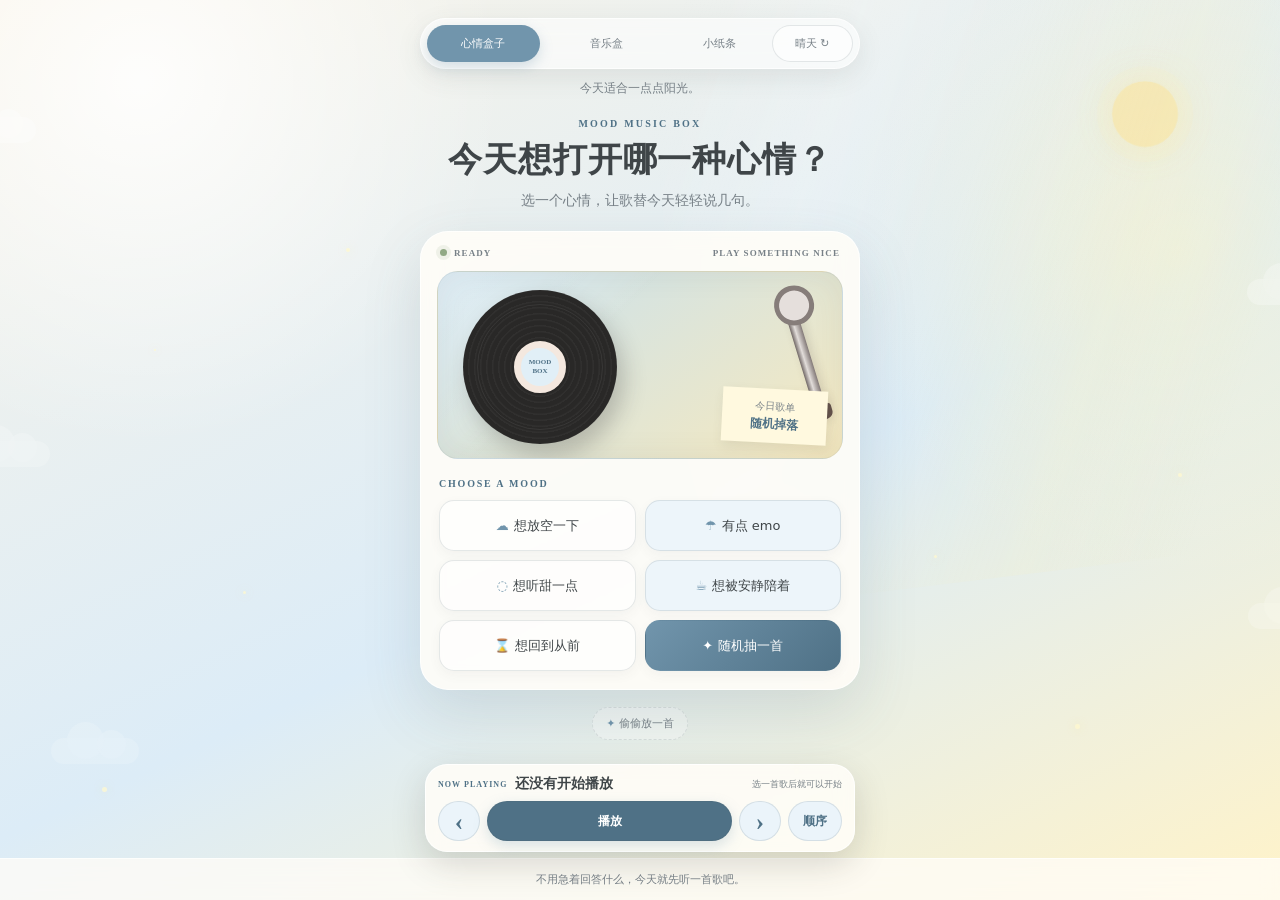
==== index.html @ 98c8f264 "更新轻唱双音源逻辑" ====
<!DOCTYPE html>
<html lang="zh-CN">
<head>
  <meta charset="UTF-8">
  <meta name="viewport" content="width=device-width, initial-scale=1, viewport-fit=cover">
  <meta name="theme-color" content="#dfeefa">
  <meta name="description" content="按心情抽一首歌，也可以从歌单里慢慢挑。">
  <title>心情点歌小盒子</title>
  <link rel="stylesheet" href="style.css">
</head>
<body class="theme-sunny">
  <div class="theme-bg" aria-hidden="true">
    <div class="sunny-bg-elements">
      <span class="sunny-sun"></span>
      <span class="sunny-window-light light-one"></span>
      <span class="sunny-cloud cloud-one"></span>
      <span class="sunny-cloud cloud-two"></span>
      <span class="sunny-cloud cloud-three"></span>
      <span class="sunny-cloud cloud-four"></span>
      <span class="sunny-cloud cloud-five"></span>
      <span class="sunny-plane plane-one">➤</span>
      <span class="sunny-particle particle-1"></span>
      <span class="sunny-particle particle-2"></span>
      <span class="sunny-particle particle-3"></span>
      <span class="sunny-particle particle-4"></span>
      <span class="sunny-particle particle-5"></span>
      <span class="sunny-particle particle-6"></span>
      <span class="sunny-particle particle-7"></span>
      <span class="sunny-particle particle-8"></span>
      <span class="sunny-particle particle-9"></span>
      <span class="sunny-particle particle-10"></span>
      <span class="sunny-particle particle-11"></span>
      <span class="sunny-particle particle-12"></span>
    </div>
    <div class="maple-bg-elements">
      <span class="maple-leaf leaf-1">◆</span>
      <span class="maple-leaf leaf-2">◆</span>
      <span class="maple-leaf leaf-3">◆</span>
      <span class="maple-leaf leaf-4">◆</span>
      <span class="maple-leaf leaf-5">◆</span>
      <span class="maple-leaf leaf-6">◆</span>
      <span class="maple-leaf leaf-7">◆</span>
      <span class="maple-leaf leaf-8">◆</span>
      <span class="maple-leaf leaf-9">◆</span>
      <span class="maple-leaf leaf-10">◆</span>
      <span class="maple-leaf leaf-11">◆</span>
      <span class="maple-leaf leaf-12">◆</span>
      <span class="maple-leaf leaf-13">◆</span>
      <span class="maple-leaf leaf-14">◆</span>
      <span class="maple-leaf leaf-15">◆</span>
      <span class="maple-leaf leaf-16">◆</span>
      <span class="maple-leaf leaf-17">◆</span>
      <span class="maple-leaf leaf-18">◆</span>
      <span class="maple-particle maple-particle-1"></span>
      <span class="maple-particle maple-particle-2"></span>
      <span class="maple-particle maple-particle-3"></span>
      <span class="maple-particle maple-particle-4"></span>
      <span class="maple-particle maple-particle-5"></span>
      <span class="maple-particle maple-particle-6"></span>
      <span class="maple-particle maple-particle-7"></span>
      <span class="maple-particle maple-particle-8"></span>
      <span class="maple-note maple-note-1"></span>
      <span class="maple-note maple-note-2"></span>
    </div>
  </div>

  <main class="app">
    <nav class="top-nav" aria-label="页面导航">
      <button class="nav-button is-active" type="button" data-view="draw">心情盒子</button>
      <button class="nav-button" type="button" data-view="catalog">音乐盒</button>
      <button class="nav-button" id="openMessageButton" type="button">小纸条</button>
      <button class="nav-button theme-button" id="themeButton" type="button">
        <span id="themeButtonText">晴天</span><i aria-hidden="true">↻</i>
      </button>
    </nav>

    <p class="theme-hint" id="themeHint">今天适合一点点阳光。</p>

    <section class="view is-active" id="drawView">
      <header class="hero">
        <p class="eyebrow">MOOD MUSIC BOX</p>
        <h1>今天想打开哪一种心情？</h1>
        <p>选一个心情，让歌替今天轻轻说几句。</p>
      </header>

      <section class="music-box" aria-label="心情点歌小盒子">
        <div class="box-top">
          <span><i class="status-dot"></i>READY</span>
          <span>PLAY SOMETHING NICE</span>
        </div>

        <div class="record-scene" aria-hidden="true">
          <div class="record" id="record"><div class="record-label">MOOD<br>BOX</div></div>
          <div class="tonearm" id="tonearm"></div>
          <div class="paper-slip">今日歌单<br><b>随机掉落</b></div>
        </div>

        <div class="mood-panel" id="moodPanel">
          <p class="section-label">CHOOSE A MOOD</p>
          <div class="mood-grid">
            <button class="mood-button" type="button" data-mood="放空"><span>☁</span>想放空一下</button>
            <button class="mood-button" type="button" data-mood="emo"><span>☂</span>有点 emo</button>
            <button class="mood-button" type="button" data-mood="甜一点"><span>◌</span>想听甜一点</button>
            <button class="mood-button" type="button" data-mood="陪伴"><span>☕</span>想被安静陪着</button>
            <button class="mood-button" type="button" data-mood="回忆"><span>⌛</span>想回到从前</button>
            <button class="mood-button primary-soft" type="button" data-mood="随机"><span>✦</span>随机抽一首</button>
          </div>
        </div>

        <div class="loading-card" id="loadingCard" hidden aria-live="polite">
          <div class="loading-bars" aria-hidden="true"><i></i><i></i><i></i><i></i></div>
          <p>正在翻找一首适合今天的歌……</p>
        </div>

        <article class="result-card" id="resultCard" hidden aria-live="polite">
          <button class="result-back-button" id="resultBackButton" type="button">← 换个心情</button>
          <div class="result-heading">
            <span class="result-kicker">今日抽到</span>
            <div class="tag-row" id="resultTags"></div>
          </div>
          <h2 id="songTitle">晴天</h2>
          <p class="artist" id="songArtist">周杰伦</p>
          <p class="recommendation" id="songMessage"></p>

          <div class="mode-buttons">
            <button class="primary-button" id="openListenButton" type="button">静听</button>
            <button class="secondary-button" id="openSingButton" type="button">轻唱</button>
          </div>
          <div class="card-actions">
            <button class="text-button" id="cardQqButton" type="button">去 QQ 音乐听原曲</button>
            <button class="text-button" id="againButton" type="button">再抽一首</button>
          </div>
        </article>
      </section>

      <button class="secret-button" id="secretButton" type="button"><span>✦</span> 偷偷放一首</button>
    </section>

    <section class="view" id="catalogView" hidden>
      <header class="catalog-header">
        <p class="eyebrow">LYRICS & SONGS</p>
        <h1>想听哪一首？</h1>
        <p>不想抽的话，也可以自己慢慢选。</p>
      </header>

      <section class="catalog-card">
        <button class="lyrics-helper-entry" id="openLyricsHelperButton" type="button">
          <span>♫</span>
          <span><strong>歌词小助手</strong><small>粘贴普通歌词，自动对上大概进度</small></span>
        </button>
        <label class="search-box">
          <span aria-hidden="true">⌕</span>
          <input id="songSearch" type="search" placeholder="搜歌名，比如：晴天、夜曲、彩虹" autocomplete="off">
        </label>
        <div class="filter-row" id="filterRow" aria-label="按心情筛选">
          <button class="filter-button is-active" type="button" data-filter="全部">全部</button>
          <button class="filter-button" type="button" data-filter="放空">放空</button>
          <button class="filter-button" type="button" data-filter="emo">emo</button>
          <button class="filter-button" type="button" data-filter="甜一点">甜</button>
          <button class="filter-button" type="button" data-filter="陪伴">陪伴</button>
          <button class="filter-button" type="button" data-filter="回忆">回忆</button>
        </div>
        <div class="song-list" id="songList"></div>
        <p class="empty-state" id="emptyState" hidden>没找到这首，要不要换个关键词试试？</p>
      </section>
    </section>
  </main>

  <section class="mode-layer" id="listenLayer" hidden aria-label="静听模式">
    <div class="mode-card">
      <button class="close-icon" type="button" data-close-mode aria-label="关闭">×</button>
      <p class="mode-kicker">LISTEN MODE</p>
      <h2>安静听这一首</h2>
      <p class="mode-subtitle">不用想太多，听完这几分钟就好。</p>
      <div class="mode-song-head">
        <div>
          <h3 id="listenTitle"></h3>
          <p id="listenArtist"></p>
        </div>
        <div class="tag-row" id="listenTags"></div>
      </div>
      <p class="mode-message" id="listenMessage"></p>
      <div class="listen-lyrics" id="listenLyricsViewport">
        <div class="listen-lyrics-list" id="listenLyricsList"></div>
      </div>
      <p class="audio-status" id="audioStatus" aria-live="polite"></p>
      <label class="play-mode-control">
        <span>听完以后</span>
        <select id="listenPlayMode" aria-label="播放模式">
          <option value="sequence">顺序播放</option>
          <option value="random">随机播放</option>
          <option value="repeat-one">单曲循环</option>
        </select>
      </label>
      <div class="stack-actions">
        <button class="primary-button" id="quietListenBtn" type="button">静听这一版</button>
        <button class="secondary-button" id="listenQqButton" type="button">去 QQ 音乐听原曲</button>
      </div>
      <div class="inline-actions">
        <button class="text-button" id="listenChangeButton" type="button">换一首</button>
        <button class="text-button" type="button" data-close-mode>关闭</button>
      </div>
    </div>
  </section>

  <section class="mode-layer" id="singLayer" hidden aria-label="轻唱模式">
    <div class="mode-card sing-card">
      <button class="close-icon" type="button" data-close-sing aria-label="退出轻唱模式">×</button>
      <p class="mode-kicker">SOFT SING MODE</p>
      <h2>轻轻唱这一首</h2>
      <h3 class="sing-song-title" id="singTitle"></h3>
      <p class="mode-subtitle">不用唱得多好听，开心就好。</p>

      <p class="sing-tip" id="singTip">不用唱完整，喜欢哪句就唱哪句。</p>
      <div class="sing-atmosphere" aria-label="轻唱氛围">
        <button class="sing-atmosphere-button is-active" type="button" data-sing-tip="慢慢唱，不用赶。">慢慢唱</button>
        <button class="sing-atmosphere-button" type="button" data-sing-tip="唱到喜欢的那一句就好。">只唱喜欢的几句</button>
        <button class="sing-atmosphere-button" type="button" data-sing-tip="跟着感觉走，跑调也没关系。">跟着感觉唱</button>
        <button class="sing-atmosphere-button" type="button" data-sing-tip="今天不逞强，轻轻唱完就很好。">今天不逞强</button>
      </div>

      <section class="sing-accompany-box" aria-label="陪唱方式">
        <div class="sing-accompany-heading">
          <strong>陪唱方式</strong>
          <span>给自己的声音留一点空间。</span>
        </div>
        <div class="sing-source-switch" role="group" aria-label="陪唱音源">
          <button class="sing-source-button is-active" type="button" data-sing-source="vocal">原声陪唱</button>
          <button class="sing-source-button" type="button" data-sing-source="instrumental">轻伴唱</button>
        </div>
        <p class="sing-source-description" id="singSourceDescription">
          这一版声音已经放轻，留更多空间给你唱。
        </p>
        <label class="sing-volume-control" for="singVolumeSlider">
          <span>陪唱音量</span>
          <strong id="singVolumeValue">18%</strong>
          <input id="singVolumeSlider" type="range" min="0" max="1" step="0.05" value="0.18">
        </label>
        <p class="sing-source-status" id="singSourceStatus">已切换到人声降低版。</p>
      </section>

      <div class="lyrics-viewport" id="lyricsViewport">
        <div class="lyrics-list" id="lyricsList"></div>
      </div>
      <p class="audio-status" id="singAudioStatus" aria-live="polite"></p>
      <label class="play-mode-control">
        <span>听完以后</span>
        <select id="singPlayMode" aria-label="播放模式">
          <option value="sequence">顺序播放</option>
          <option value="random">随机播放</option>
          <option value="repeat-one">单曲循环</option>
        </select>
      </label>
      <div class="sing-actions">
        <button class="primary-button" id="singPlayButton" type="button">开始轻唱</button>
        <button class="secondary-button" id="restartButton" type="button">从头来过</button>
        <button class="text-button" type="button" data-close-sing>退出轻唱</button>
      </div>

      <section class="recording-box" aria-label="本地录音">
        <div class="recording-heading">
          <div>
            <span>留一小段声音</span>
            <strong>只录在当前设备里</strong>
          </div>
          <i class="recording-dot" id="recordingDot" aria-hidden="true"></i>
        </div>
        <p class="recording-privacy">录音只留在你的设备里，不会自动发出去。</p>
        <p class="recording-status" id="recordingStatus" aria-live="polite"></p>
        <div class="recording-actions">
          <button class="secondary-button" id="recordButton" type="button">录一小段</button>
          <button class="text-button" id="replayRecordingButton" type="button" hidden>回放刚刚唱的</button>
          <button class="text-button" id="rerecordButton" type="button" hidden>重新录一段</button>
          <button class="text-button" id="saveRecordingButton" type="button" hidden>保存到本地</button>
        </div>
        <audio id="recordedAudio" class="recorded-audio" preload="none"></audio>
      </section>

      <p class="sing-note">有些歌不一定要唱完整，刚好唱到喜欢的那一句就好。</p>
    </div>
  </section>

  <section class="message-layer" id="messageLayer" hidden aria-label="留言小纸条">
    <form class="message-card" id="messageForm" name="message-box" method="POST" action="/" data-netlify="true">
      <input type="hidden" name="form-name" value="message-box">
      <input type="hidden" id="messageSong" name="song" value="">
      <input type="hidden" id="messageMood" name="mood" value="">
      <input type="hidden" id="messageTheme" name="theme" value="">
      <input type="hidden" id="messageTime" name="time" value="">

      <button class="close-icon" id="closeMessageIcon" type="button" aria-label="关闭留言框">×</button>
      <p class="mode-kicker">A LITTLE NOTE</p>
      <h2>给今天留一句话</h2>
      <p class="message-subtitle">不用写很多，一句话也很好。</p>
      <label class="message-input-wrap">
        <span>今天的小纸条</span>
        <textarea id="messageInput" name="message" maxlength="240" placeholder="今天想留下什么呢？"></textarea>
      </label>
      <p class="message-privacy">小纸条会送到站点后台；如果网络没接上，会先留在这个浏览器里。</p>
      <p class="message-status" id="messageStatus" aria-live="polite"></p>
      <div class="message-actions">
        <button class="primary-button" type="submit">保存小纸条</button>
        <button class="text-button" id="closeMessageButton" type="button">关闭</button>
      </div>
    </form>
  </section>

  <section class="lyrics-helper-layer" id="lyricsHelperLayer" hidden aria-label="歌词小助手">
    <div class="lyrics-helper-card">
      <button class="close-icon" id="closeLyricsHelperIcon" type="button" aria-label="关闭歌词小助手">×</button>
      <p class="mode-kicker">LYRICS HELPER</p>
      <h2>歌词小助手</h2>
      <p class="lyrics-helper-subtitle">把歌词放进来，我帮你轻轻对上进度。</p>

      <label class="helper-field">
        <span>选择歌曲</span>
        <select id="lyricsSongSelect"></select>
      </label>
      <label class="helper-field">
        <span>粘贴普通歌词</span>
        <textarea id="lyricsInput" placeholder="把歌词粘到这里，每一句可以换一行。"></textarea>
      </label>

      <div class="helper-primary-actions">
        <button class="secondary-button" id="organizeLyricsButton" type="button">整理歌词</button>
        <button class="secondary-button" id="autoMatchLyricsButton" type="button">自动匹配进度</button>
        <button class="primary-button" id="startTappingButton" type="button">开始播放并打点</button>
      </div>

      <p class="lyrics-lock-status" id="lyricsLockStatus">当前使用：手动时间节点</p>
      <p class="lyrics-helper-status" id="lyricsHelperStatus" aria-live="polite">
        时间不用特别精准，差一点也没关系，有氛围就很好。
      </p>

      <section class="tap-controls" aria-label="听着打点">
        <div class="tap-controls-copy">
          <strong>手动时间节点</strong>
          <span>听到哪一句，就给哪一句轻轻打个点。</span>
        </div>
        <div class="tap-actions">
          <button class="primary-button" id="markCurrentLineButton" type="button">给这一句打点</button>
          <button type="button" id="undoTapButton">撤销上一句</button>
          <button type="button" id="pauseTappingButton">暂停打点</button>
          <button type="button" id="restartTappingButton">从头打点</button>
        </div>
      </section>

      <div class="helper-preview">
        <div class="helper-preview-head">
          <span>逐句编辑</span>
          <small>时间单位：秒</small>
        </div>
        <div class="helper-lyrics-list" id="helperLyricsList"></div>
      </div>

      <div class="helper-save-actions">
        <button class="primary-button" id="saveLyricsButton" type="button">保存到这首歌</button>
        <button class="secondary-button" id="exportLyricsButton" type="button">导出时间节点歌词</button>
        <button class="text-button" id="closeLyricsHelperButton" type="button">关闭</button>
      </div>
      <label class="helper-export" id="lyricsExportWrap" hidden>
        <span>可以复制回 script.js</span>
        <textarea id="lyricsExportOutput" readonly></textarea>
        <button class="secondary-button" id="copyLyricsCodeButton" type="button">复制代码</button>
      </label>
    </div>
    <audio id="lyricsHelperAudio" preload="metadata"></audio>
  </section>

  <aside class="floating-player" id="floatingPlayer" aria-label="悬浮播放器，点击歌名进入静听歌词">
    <div class="floating-player-copy">
      <span class="floating-player-label">NOW PLAYING</span>
      <strong id="floatingPlayerTitle">还没有开始播放</strong>
      <span id="floatingPlayerStatus">选一首歌后就可以开始</span>
    </div>
    <div class="floating-player-controls">
      <button class="floating-control-button" id="floatingPreviousButton" type="button" aria-label="上一首">‹</button>
      <button class="floating-control-button is-primary" id="floatingPlayButton" type="button">播放</button>
      <button class="floating-control-button" id="floatingNextButton" type="button" aria-label="下一首">›</button>
      <button class="floating-mode-button" id="floatingModeButton" type="button">顺序</button>
    </div>
  </aside>

  <aside class="audio-debug-panel" id="audioDebugPanel" hidden aria-live="polite">
    <strong>Audio Debug</strong>
    <pre id="audioDebugContent"></pre>
  </aside>

  <footer id="bottomNav" class="bottom-nav">不用急着回答什么，今天就先听一首歌吧。</footer>
  <!-- 全项目唯一的播放器。静听和轻唱共用，不随面板重建。 -->
  <audio id="audioPlayer" class="global-audio" preload="none"></audio>
  <script src="script.js"></script>
</body>
</html>
---- style.css ----
:root {
  --bg-a: #f9f4e8;
  --bg-b: #dcecf7;
  --bg-c: #fff3c9;
  --paper: rgba(255, 253, 248, 0.88);
  --paper-solid: #fffdf8;
  --ink: #3f4548;
  --muted: #778087;
  --accent: #7195ac;
  --accent-dark: #4f7186;
  --accent-soft: #e1eff7;
  --warm: #d5a764;
  --line: rgba(74, 91, 101, 0.14);
  --shadow: 0 22px 58px rgba(76, 91, 100, 0.15);
  --scene-a: #c8e1ef;
  --scene-b: #f6e9bf;
  --note: #fff9df;
}

body.theme-maple {
  --bg-a: #f7e7d6;
  --bg-b: #e9c5b5;
  --bg-c: #f4d9cf;
  --paper: rgba(255, 248, 240, 0.9);
  --paper-solid: #fff9f2;
  --ink: #55443e;
  --muted: #88736a;
  --accent: #ad725c;
  --accent-dark: #80513f;
  --accent-soft: #f4dfd3;
  --warm: #bf744e;
  --line: rgba(112, 72, 54, 0.15);
  --shadow: 0 22px 58px rgba(102, 67, 52, 0.17);
  --scene-a: #e8bba3;
  --scene-b: #edd5c0;
  --note: #fff3dc;
}

* {
  box-sizing: border-box;
  -webkit-tap-highlight-color: transparent;
}

html {
  min-height: 100%;
  background: var(--bg-a);
}

body {
  min-height: 100vh;
  margin: 0;
  padding: max(18px, env(safe-area-inset-top)) 16px
    calc(148px + env(safe-area-inset-bottom));
  overflow-x: hidden;
  color: var(--ink);
  background:
    radial-gradient(circle at 11% 9%, rgba(255,255,255,.86), transparent 26%),
    radial-gradient(circle at 92% 28%, rgba(255,245,199,.48), transparent 25%),
    linear-gradient(155deg, var(--bg-a), var(--bg-b) 56%, var(--bg-c));
  background-attachment: fixed;
  font-family: "PingFang SC", "Microsoft YaHei", system-ui, sans-serif;
  transition: background .45s ease, color .3s ease;
}

body.immersive-mode {
  padding-bottom: calc(24px + env(safe-area-inset-bottom));
}

body::before {
  position: fixed;
  inset: 0;
  z-index: -2;
  pointer-events: none;
  content: "";
  opacity: .18;
  background-image: url("data:image/svg+xml,%3Csvg viewBox='0 0 150 150' xmlns='http://www.w3.org/2000/svg'%3E%3Cfilter id='n'%3E%3CfeTurbulence type='fractalNoise' baseFrequency='.8' numOctaves='3' stitchTiles='stitch'/%3E%3C/filter%3E%3Crect width='100%25' height='100%25' filter='url(%23n)' opacity='.09'/%3E%3C/svg%3E");
}

button,
input,
textarea {
  font: inherit;
}

button {
  border: 0;
  cursor: pointer;
}

[hidden] {
  display: none !important;
}

.app {
  position: relative;
  z-index: 2;
  width: min(100%, 440px);
  margin: 0 auto;
}

.top-nav {
  position: sticky;
  top: max(8px, env(safe-area-inset-top));
  z-index: 10;
  display: grid;
  grid-template-columns: 1fr 1.08fr .82fr .72fr;
  gap: 6px;
  padding: 6px;
  border: 1px solid rgba(255,255,255,.72);
  border-radius: 999px;
  background: rgba(255,255,255,.58);
  box-shadow: 0 8px 26px rgba(70,77,82,.1);
  backdrop-filter: blur(10px);
  -webkit-backdrop-filter: blur(10px);
}

.nav-button {
  min-width: 0;
  padding: 10px 7px;
  border-radius: 999px;
  color: var(--muted);
  background: transparent;
  font-size: 11px;
  white-space: nowrap;
  transition: .2s ease;
}

.nav-button.is-active {
  color: #fff;
  background: var(--accent);
  box-shadow: 0 5px 13px color-mix(in srgb, var(--accent) 28%, transparent);
}

.theme-button {
  border: 1px solid var(--line);
  background: rgba(255,255,255,.54);
}

.theme-button i {
  margin-left: 3px;
  font-style: normal;
}

.theme-hint {
  margin: 11px 0 21px;
  color: var(--muted);
  font-family: "Songti SC", SimSun, serif;
  font-size: 12px;
  text-align: center;
}

.view {
  animation: view-in .36s ease;
}

.hero,
.catalog-header {
  margin-bottom: 21px;
  text-align: center;
}

.eyebrow {
  margin: 0 0 9px;
  color: var(--accent-dark);
  font-family: Georgia, "Times New Roman", serif;
  font-size: 10px;
  font-weight: 700;
  letter-spacing: .22em;
}

h1 {
  margin: 0;
  font-family: "Songti SC", SimSun, serif;
  font-size: clamp(27px, 7.6vw, 34px);
  line-height: 1.3;
  letter-spacing: .025em;
}

.hero > p:last-child,
.catalog-header > p:last-child {
  margin: 10px 0 0;
  color: var(--muted);
  font-size: 14px;
}

.music-box,
.catalog-card {
  border: 1px solid rgba(255,255,255,.75);
  border-radius: 28px;
  background: var(--paper);
  box-shadow: var(--shadow);
  backdrop-filter: blur(10px);
  -webkit-backdrop-filter: blur(10px);
}

.music-box {
  overflow: hidden;
  padding: 16px;
}

.box-top {
  display: flex;
  justify-content: space-between;
  margin: 0 3px 13px;
  color: var(--muted);
  font-family: Georgia, serif;
  font-size: 9px;
  font-weight: 700;
  letter-spacing: .12em;
}

.status-dot {
  display: inline-block;
  width: 7px;
  height: 7px;
  margin-right: 7px;
  border-radius: 50%;
  background: #91a985;
  box-shadow: 0 0 0 4px rgba(145,169,133,.13);
}

.record-scene {
  position: relative;
  height: 188px;
  overflow: hidden;
  border: 1px solid var(--line);
  border-radius: 21px;
  background:
    linear-gradient(135deg, rgba(255,255,255,.45), transparent 38%),
    linear-gradient(145deg, var(--scene-a), var(--scene-b));
  box-shadow: inset 0 0 32px rgba(70,74,76,.08);
  transition: background .4s ease;
}

.record {
  position: absolute;
  top: 18px;
  left: 25px;
  display: grid;
  width: 154px;
  height: 154px;
  place-items: center;
  border-radius: 50%;
  background:
    repeating-radial-gradient(circle, transparent 0 4px, rgba(255,255,255,.035) 5px 6px),
    #292827;
  box-shadow: 7px 12px 22px rgba(55,52,51,.25);
}

.record::before {
  position: absolute;
  inset: 14px;
  border: 1px solid rgba(255,255,255,.07);
  border-radius: 50%;
  content: "";
}

.record-label {
  display: grid;
  width: 52px;
  height: 52px;
  place-items: center;
  border: 7px solid #f4e8df;
  border-radius: 50%;
  color: var(--accent-dark);
  background: var(--accent-soft);
  font-family: Georgia, serif;
  font-size: 7px;
  font-weight: 700;
  line-height: 1.25;
  text-align: center;
}

.record.is-spinning {
  animation: record-spin 1.15s cubic-bezier(.22,.72,.3,1);
}

.tonearm {
  position: absolute;
  top: 24px;
  right: 47px;
  width: 12px;
  height: 125px;
  border-radius: 9px;
  background: linear-gradient(90deg, #716866, #e2ddda 42%, #817876);
  box-shadow: 3px 5px 10px rgba(73,63,63,.16);
  transform: rotate(-17deg);
  transform-origin: center 10px;
  transition: transform .42s ease;
}

.tonearm::before {
  position: absolute;
  top: -9px;
  left: -9px;
  width: 30px;
  height: 30px;
  border: 5px solid #867d7a;
  border-radius: 50%;
  background: #e5dfdc;
  content: "";
}

.tonearm::after {
  position: absolute;
  right: -5px;
  bottom: -4px;
  width: 22px;
  height: 15px;
  border-radius: 3px 3px 7px 7px;
  background: #62514a;
  content: "";
}

.tonearm.is-moving {
  transform: rotate(-24deg);
}

.paper-slip {
  position: absolute;
  right: 15px;
  bottom: 15px;
  width: 105px;
  padding: 10px 7px;
  color: var(--muted);
  background: var(--note);
  box-shadow: 2px 5px 12px rgba(92,76,72,.1);
  font-family: "Songti SC", SimSun, serif;
  font-size: 10px;
  line-height: 1.55;
  text-align: center;
  transform: rotate(3deg);
}

.paper-slip b {
  color: var(--accent-dark);
  font-size: 12px;
}

.mood-panel {
  padding: 19px 2px 2px;
}

.section-label {
  margin: 0 0 11px;
  color: var(--accent-dark);
  font-family: Georgia, serif;
  font-size: 10px;
  font-weight: 700;
  letter-spacing: .18em;
}

.mood-grid {
  display: grid;
  grid-template-columns: repeat(2, minmax(0,1fr));
  gap: 9px;
}

.mood-button {
  min-height: 51px;
  padding: 9px 7px;
  border: 1px solid var(--line);
  border-radius: 15px;
  color: var(--ink);
  background: rgba(255,255,255,.6);
  box-shadow: 0 4px 12px rgba(70,70,70,.05);
  font-size: 13px;
  transition: transform .18s ease, background .2s ease;
}

.mood-button:nth-child(2n) {
  background: color-mix(in srgb, var(--accent-soft) 60%, white);
}

.mood-button span {
  margin-right: 5px;
  color: var(--accent);
}

.primary-soft {
  color: #fff;
  border-color: transparent;
  background: linear-gradient(135deg, var(--accent), var(--accent-dark)) !important;
}

.primary-soft span {
  color: #fff;
}

.mood-button:active,
.nav-button:active,
.primary-button:active,
.secondary-button:active,
.text-button:active,
.filter-button:active,
.song-item:active,
.secret-button:active {
  transform: scale(.97);
}

.loading-card {
  padding: 31px 10px 24px;
  text-align: center;
}

.loading-card p {
  margin: 14px 0 0;
  color: var(--muted);
  font-family: "Songti SC", SimSun, serif;
  font-size: 14px;
}

.loading-bars {
  display: flex;
  align-items: end;
  justify-content: center;
  gap: 5px;
  height: 22px;
}

.loading-bars i {
  width: 4px;
  height: 8px;
  border-radius: 5px;
  background: var(--accent);
  animation: wave .65s ease-in-out infinite alternate;
}

.loading-bars i:nth-child(2) { animation-delay: -.5s; }
.loading-bars i:nth-child(3) { animation-delay: -.3s; }
.loading-bars i:nth-child(4) { animation-delay: -.1s; }

.result-card {
  margin-top: 15px;
  padding: 20px 16px 15px;
  border: 1px solid var(--line);
  border-radius: 20px;
  background: rgba(255,255,255,.58);
}

.result-card.is-entering {
  animation: card-pop .44s cubic-bezier(.2,.9,.28,1.12);
}

.result-back-button {
  margin: -3px 0 14px;
  padding: 7px 11px;
  border: 1px solid var(--line);
  border-radius: 999px;
  color: var(--accent-dark);
  background: color-mix(in srgb, var(--accent-soft) 58%, white);
  font-size: 11px;
  transition: transform .18s ease, background .2s ease;
}

.result-back-button:active {
  transform: scale(.97);
}

.result-heading,
.mode-song-head {
  display: flex;
  align-items: flex-start;
  justify-content: space-between;
  gap: 10px;
}

.result-kicker,
.mode-kicker {
  color: var(--accent-dark);
  font-family: Georgia, serif;
  font-size: 10px;
  font-weight: 700;
  letter-spacing: .17em;
}

.tag-row {
  display: flex;
  flex-wrap: wrap;
  justify-content: flex-end;
  gap: 5px;
}

.tag {
  padding: 4px 8px;
  border-radius: 999px;
  color: var(--accent-dark);
  background: var(--accent-soft);
  font-size: 10px;
}

.result-card h2 {
  margin: 14px 0 2px;
  font-family: "Songti SC", SimSun, serif;
  font-size: 28px;
}

.artist {
  margin: 0 0 10px;
  color: var(--muted);
  font-size: 12px;
}

.recommendation,
.mode-message {
  margin: 0;
  color: var(--muted);
  font-size: 13px;
  line-height: 1.75;
}

.mode-buttons,
.stack-actions {
  display: grid;
  grid-template-columns: repeat(2, minmax(0,1fr));
  gap: 9px;
  margin-top: 16px;
}

.primary-button,
.secondary-button {
  min-height: 46px;
  padding: 10px 12px;
  border-radius: 14px;
  transition: transform .18s ease, background .2s ease;
}

.primary-button {
  color: #fff;
  background: var(--accent-dark);
  box-shadow: 0 7px 16px color-mix(in srgb, var(--accent) 28%, transparent);
}

.secondary-button {
  color: var(--accent-dark);
  border: 1px solid var(--line);
  background: var(--accent-soft);
}

.card-actions,
.inline-actions {
  display: flex;
  justify-content: center;
  gap: 18px;
  margin-top: 13px;
}

.text-button {
  padding: 7px 3px;
  color: var(--muted);
  background: transparent;
  font-size: 12px;
}

.secret-button {
  display: block;
  margin: 17px auto 0;
  padding: 8px 13px;
  border: 1px dashed var(--line);
  border-radius: 999px;
  color: var(--muted);
  background: rgba(255,255,255,.34);
  font-size: 11px;
}

.secret-button span {
  color: var(--accent);
}

.catalog-card {
  padding: 15px;
}

.lyrics-helper-entry {
  display: flex;
  align-items: center;
  gap: 11px;
  width: 100%;
  margin-bottom: 12px;
  padding: 11px 13px;
  border: 1px dashed color-mix(in srgb, var(--accent) 42%, transparent);
  border-radius: 15px;
  color: var(--ink);
  background: color-mix(in srgb, var(--note) 68%, white);
  text-align: left;
}

.lyrics-helper-entry > span:first-child {
  display: grid;
  width: 34px;
  height: 34px;
  flex: 0 0 auto;
  place-items: center;
  border-radius: 50%;
  color: #fff;
  background: var(--accent);
}

.lyrics-helper-entry strong,
.lyrics-helper-entry small {
  display: block;
}

.lyrics-helper-entry strong {
  font-family: "Songti SC", SimSun, serif;
  font-size: 14px;
}

.lyrics-helper-entry small {
  margin-top: 3px;
  color: var(--muted);
  font-size: 9px;
}

.search-box {
  display: flex;
  align-items: center;
  gap: 8px;
  padding: 0 13px;
  border: 1px solid var(--line);
  border-radius: 15px;
  background: rgba(255,255,255,.64);
}

.search-box span {
  color: var(--accent);
  font-size: 20px;
}

.search-box input {
  width: 100%;
  height: 48px;
  border: 0;
  outline: 0;
  color: var(--ink);
  background: transparent;
  font-size: 13px;
}

.search-box input::placeholder {
  color: color-mix(in srgb, var(--muted) 68%, transparent);
}

.filter-row {
  display: flex;
  gap: 7px;
  margin: 13px -2px 14px;
  padding: 2px;
  overflow-x: auto;
  scrollbar-width: none;
}

.filter-row::-webkit-scrollbar {
  display: none;
}

.filter-button {
  flex: 0 0 auto;
  padding: 7px 11px;
  border-radius: 999px;
  color: var(--muted);
  background: rgba(255,255,255,.56);
  font-size: 11px;
  transition: .18s ease;
}

.filter-button.is-active {
  color: #fff;
  background: var(--accent);
}

.song-list {
  display: grid;
  gap: 9px;
  max-height: 58vh;
  overflow-y: auto;
  overscroll-behavior: contain;
}

.song-item {
  display: grid;
  grid-template-columns: 1fr auto;
  gap: 9px;
  width: 100%;
  padding: 13px;
  border: 1px solid var(--line);
  border-radius: 15px;
  color: var(--ink);
  background: rgba(255,255,255,.55);
  text-align: left;
  transition: transform .18s ease, background .2s ease;
}

.song-item-main {
  min-width: 0;
}

.song-item-title {
  display: block;
  margin-bottom: 5px;
  font-family: "Songti SC", SimSun, serif;
  font-size: 16px;
  font-weight: 700;
}

.song-item-message {
  display: -webkit-box;
  overflow: hidden;
  color: var(--muted);
  font-size: 11px;
  line-height: 1.5;
  -webkit-box-orient: vertical;
  -webkit-line-clamp: 1;
}

.song-item-hint {
  display: block;
  margin-top: 7px;
  color: var(--accent-dark);
  font-size: 10px;
  letter-spacing: .04em;
}

.song-item .tag-row {
  align-content: center;
  max-width: 105px;
}

.empty-state {
  padding: 32px 10px;
  color: var(--muted);
  font-size: 13px;
  text-align: center;
}

.mode-layer {
  position: fixed;
  inset: 0;
  z-index: 30;
  display: grid;
  place-items: end center;
  padding: 20px 14px max(20px, env(safe-area-inset-bottom));
  background: rgba(48,48,48,.28);
  backdrop-filter: blur(8px);
  -webkit-backdrop-filter: blur(8px);
}

.mode-card {
  position: relative;
  width: min(100%, 430px);
  max-height: calc(100vh - 40px);
  padding: 24px 18px 18px;
  overflow-y: auto;
  border: 1px solid rgba(255,255,255,.75);
  border-radius: 25px;
  background: var(--paper-solid);
  box-shadow: 0 30px 75px rgba(48,42,40,.25);
  animation: layer-up .34s ease;
}

.close-icon {
  position: absolute;
  top: 13px;
  right: 13px;
  display: grid;
  width: 32px;
  height: 32px;
  place-items: center;
  border-radius: 50%;
  color: var(--muted);
  background: var(--accent-soft);
  font-size: 21px;
  line-height: 1;
}

.mode-card > h2 {
  margin: 8px 38px 3px 0;
  font-family: "Songti SC", SimSun, serif;
  font-size: 26px;
}

.sing-song-title {
  margin: 4px 0 2px;
  color: var(--accent-dark);
  font-family: "Songti SC", SimSun, serif;
  font-size: 18px;
  font-weight: 600;
}

.sing-tip {
  margin: -9px 0 11px;
  padding: 10px 12px;
  border-left: 3px solid var(--accent);
  border-radius: 4px 12px 12px 4px;
  color: var(--accent-dark);
  background: color-mix(in srgb, var(--accent-soft) 48%, white);
  font-family: "Kaiti SC", KaiTi, serif;
  font-size: 12px;
  line-height: 1.6;
}

.sing-atmosphere {
  display: flex;
  gap: 6px;
  margin-bottom: 12px;
  padding: 2px 1px;
  overflow-x: auto;
  scrollbar-width: none;
}

.sing-atmosphere::-webkit-scrollbar {
  display: none;
}

.sing-atmosphere-button,
.sing-source-button {
  flex: 0 0 auto;
  padding: 7px 10px;
  border: 1px solid var(--line);
  border-radius: 999px;
  color: var(--muted);
  background: rgba(255,255,255,.58);
  font-size: 10px;
  transition: transform .18s ease, color .2s ease, background .2s ease;
}

.sing-atmosphere-button.is-active,
.sing-source-button.is-active {
  color: #fff;
  border-color: transparent;
  background: var(--accent);
}

.sing-source-button:disabled,
.sing-source-button.is-unavailable {
  cursor: not-allowed;
  opacity: .48;
}

.sing-source-button:disabled.is-active,
.sing-source-button.is-unavailable.is-active {
  color: var(--muted);
  border-color: var(--line);
  background: rgba(255,255,255,.58);
}

.sing-source-switch {
  display: grid;
  grid-template-columns: 1fr 1fr;
  gap: 7px;
  padding: 5px;
  border: 1px solid var(--line);
  border-radius: 15px;
  background: color-mix(in srgb, var(--accent-soft) 32%, white);
}

.sing-accompany-box {
  margin-bottom: 12px;
  padding: 12px;
  border: 1px solid var(--line);
  border-radius: 18px;
  background: color-mix(in srgb, var(--accent-soft) 24%, white);
}

.sing-accompany-heading {
  display: flex;
  align-items: baseline;
  justify-content: space-between;
  gap: 10px;
  margin-bottom: 9px;
}

.sing-accompany-heading strong {
  color: var(--accent-dark);
  font-size: 12px;
}

.sing-accompany-heading span {
  color: var(--muted);
  font-size: 9px;
}

.sing-source-button {
  width: 100%;
  padding: 9px 10px;
}

.sing-source-description {
  min-height: 30px;
  margin: 8px 2px 6px;
  color: var(--muted);
  font-size: 10px;
  line-height: 1.5;
}

.sing-volume-control {
  display: grid;
  grid-template-columns: 1fr auto;
  align-items: center;
  gap: 6px 10px;
  padding: 8px 10px;
  border-radius: 13px;
  color: var(--accent-dark);
  background: rgba(255,255,255,.56);
  font-size: 10px;
}

.sing-volume-control input {
  grid-column: 1 / -1;
  width: 100%;
  accent-color: var(--accent);
}

.sing-volume-control.is-disabled {
  opacity: .62;
}

.sing-source-status {
  min-height: 16px;
  margin: 7px 2px 0;
  color: var(--muted);
  font-size: 10px;
  line-height: 1.5;
  text-align: center;
}

.mode-subtitle {
  margin: 0 0 20px;
  color: var(--muted);
  font-size: 12px;
}

.mode-song-head h3 {
  margin: 0 0 4px;
  font-family: "Songti SC", SimSun, serif;
  font-size: 23px;
}

.mode-song-head p {
  margin: 0;
  color: var(--muted);
  font-size: 11px;
}

.mode-message {
  margin-top: 13px;
}

.listen-lyrics {
  max-height: 210px;
  margin-top: 15px;
  overflow-y: auto;
  border: 1px dashed color-mix(in srgb, var(--accent) 35%, transparent);
  border-radius: 14px;
  background: var(--note);
  scroll-behavior: smooth;
}

.listen-lyrics-list {
  padding: 78px 14px;
  text-align: center;
}

.listen-lyric-line {
  margin: 0;
  padding: 6px 8px;
  border-radius: 10px;
  color: color-mix(in srgb, var(--muted) 72%, transparent);
  font-family: "Kaiti SC", KaiTi, serif;
  font-size: 13px;
  line-height: 1.65;
  transition: color .25s ease, background-color .25s ease, font-weight .25s ease;
}

.listen-lyric-line.is-active {
  color: var(--accent-dark);
  background: color-mix(in srgb, var(--accent-soft) 58%, transparent);
  font-weight: 600;
  text-shadow: 0 3px 14px color-mix(in srgb, var(--accent) 18%, transparent);
}

.global-audio {
  display: none;
}

.audio-status {
  min-height: 17px;
  margin: 7px 0 0;
  color: #a16f62;
  font-size: 11px;
  text-align: center;
}

.play-mode-control {
  display: flex;
  align-items: center;
  justify-content: space-between;
  gap: 12px;
  margin-top: 10px;
  padding: 9px 11px;
  border: 1px solid var(--line);
  border-radius: 12px;
  color: var(--muted);
  background: color-mix(in srgb, var(--accent-soft) 34%, white);
  font-size: 11px;
}

.play-mode-control select {
  max-width: 130px;
  padding: 5px 8px;
  border: 1px solid var(--line);
  border-radius: 9px;
  outline: 0;
  color: var(--accent-dark);
  background: var(--paper-solid);
  font: inherit;
}

.lyrics-viewport {
  height: min(48vh, 390px);
  margin: 14px 0 12px;
  overflow-y: auto;
  border: 1px solid var(--line);
  border-radius: 17px;
  background:
    linear-gradient(var(--paper-solid), transparent 15%, transparent 85%, var(--paper-solid)),
    color-mix(in srgb, var(--accent-soft) 35%, white);
  scroll-behavior: smooth;
}

.lyrics-list {
  padding: 42% 17px;
  text-align: center;
}

.sing-lyric-line {
  margin: 0;
  padding: 10px 4px;
  color: color-mix(in srgb, var(--muted) 58%, transparent);
  font-size: 14px;
  line-height: 1.55;
  transition: color .25s ease, transform .25s ease, font-weight .25s ease;
}

.sing-lyric-line.is-active {
  color: var(--accent-dark);
  font-weight: 700;
  text-shadow: 0 3px 16px color-mix(in srgb, var(--accent) 24%, transparent);
  transform: scale(1.08);
}

.lyric-empty {
  color: var(--muted);
  font-weight: 400;
  transform: none;
}

.sing-actions {
  display: grid;
  grid-template-columns: 1fr 1fr;
  gap: 8px;
}

.sing-actions .text-button {
  grid-column: 1 / -1;
}

.sing-note {
  margin: 8px 0 0;
  color: var(--muted);
  font-size: 10px;
  line-height: 1.6;
  text-align: center;
}

.recording-box {
  margin-top: 13px;
  padding: 13px;
  border: 1px dashed color-mix(in srgb, var(--accent) 38%, transparent);
  border-radius: 16px;
  background: color-mix(in srgb, var(--note) 72%, white);
}

.recording-heading {
  display: flex;
  align-items: center;
  justify-content: space-between;
  gap: 12px;
}

.recording-heading span,
.recording-heading strong {
  display: block;
}

.recording-heading span {
  color: var(--accent-dark);
  font-family: "Songti SC", SimSun, serif;
  font-size: 13px;
  font-weight: 700;
}

.recording-heading strong {
  margin-top: 2px;
  color: var(--muted);
  font-size: 9px;
  font-weight: 400;
}

.recording-dot {
  width: 9px;
  height: 9px;
  border-radius: 50%;
  background: #b8b1aa;
}

.recording-dot.is-recording {
  background: #c87868;
  box-shadow: 0 0 0 5px rgba(200,120,104,.14);
  animation: recording-breath 1.4s ease-in-out infinite;
}

.recording-privacy,
.recording-status {
  margin: 8px 0 0;
  color: var(--muted);
  font-size: 10px;
  line-height: 1.55;
}

.recording-status {
  min-height: 16px;
  color: var(--accent-dark);
}

.recording-actions {
  display: flex;
  flex-wrap: wrap;
  gap: 7px;
  margin-top: 8px;
}

.recording-actions .secondary-button {
  flex: 1 0 118px;
  min-height: 40px;
}

.recording-actions .text-button {
  flex: 1 0 auto;
  padding: 8px;
  border: 1px solid var(--line);
  border-radius: 11px;
  background: rgba(255,255,255,.48);
}

.recorded-audio {
  display: none;
}

.message-layer {
  position: fixed;
  inset: 0;
  z-index: 42;
  display: grid;
  place-items: end center;
  padding: 20px 14px max(92px, calc(78px + env(safe-area-inset-bottom)));
  background: rgba(48,48,48,.24);
  backdrop-filter: blur(7px);
  -webkit-backdrop-filter: blur(7px);
}

.lyrics-helper-layer {
  position: fixed;
  inset: 0;
  z-index: 44;
  display: grid;
  place-items: end center;
  padding: 18px 12px max(18px, env(safe-area-inset-bottom));
  background: rgba(48,48,48,.27);
  backdrop-filter: blur(7px);
  -webkit-backdrop-filter: blur(7px);
}

.lyrics-helper-card {
  position: relative;
  width: min(100%, 460px);
  max-height: calc(100vh - 30px);
  padding: 23px 17px 17px;
  overflow-y: auto;
  border: 1px solid rgba(255,255,255,.78);
  border-radius: 25px;
  color: var(--ink);
  background:
    linear-gradient(rgba(255,255,255,.42), rgba(255,255,255,.14)),
    var(--paper-solid);
  box-shadow: 0 28px 72px rgba(48,42,40,.25);
  animation: layer-up .34s ease;
}

.lyrics-helper-card > h2 {
  margin: 8px 38px 3px 0;
  font-family: "Songti SC", SimSun, serif;
  font-size: 26px;
}

.lyrics-helper-subtitle {
  margin: 0 0 15px;
  color: var(--muted);
  font-size: 12px;
}

.helper-field {
  display: block;
  margin-top: 10px;
}

.helper-field > span,
.helper-export > span {
  display: block;
  margin: 0 0 6px 2px;
  color: var(--accent-dark);
  font-size: 10px;
}

.helper-field select,
.helper-field textarea,
.helper-export textarea {
  width: 100%;
  border: 1px solid var(--line);
  border-radius: 13px;
  outline: 0;
  color: var(--ink);
  background: rgba(255,255,255,.66);
  font: inherit;
}

.helper-field select {
  height: 43px;
  padding: 0 11px;
}

.helper-field textarea {
  min-height: 130px;
  padding: 11px;
  resize: vertical;
  font-size: 12px;
  line-height: 1.7;
}

.helper-primary-actions,
.helper-save-actions {
  display: grid;
  grid-template-columns: 1fr 1fr;
  gap: 8px;
  margin-top: 11px;
}

.helper-save-actions .text-button {
  grid-column: 1 / -1;
}

.helper-primary-actions .primary-button {
  grid-column: 1 / -1;
}

.lyrics-lock-status {
  margin: 9px 2px -3px;
  color: var(--accent-dark);
  font-size: 10px;
  font-weight: 600;
  text-align: center;
}

.lyrics-helper-status {
  min-height: 17px;
  margin: 9px 2px;
  color: var(--muted);
  font-size: 10px;
  line-height: 1.55;
  text-align: center;
}

.tap-controls {
  padding: 11px;
  border: 1px dashed color-mix(in srgb, var(--accent) 38%, transparent);
  border-radius: 15px;
  background: color-mix(in srgb, var(--note) 54%, white);
}

.tap-controls-copy strong,
.tap-controls-copy span {
  display: block;
}

.tap-controls-copy strong {
  color: var(--accent-dark);
  font-family: "Songti SC", SimSun, serif;
  font-size: 14px;
}

.tap-controls-copy span {
  margin-top: 3px;
  color: var(--muted);
  font-size: 9px;
}

.tap-actions {
  display: grid;
  grid-template-columns: 1fr 1fr;
  gap: 6px;
  margin-top: 9px;
}

.tap-actions button {
  min-height: 38px;
  padding: 7px;
  border: 1px solid var(--line);
  border-radius: 10px;
  color: var(--accent-dark);
  background: var(--accent-soft);
  font-size: 9px;
}

.tap-actions .primary-button {
  grid-column: 1 / -1;
  color: #fff;
  border-color: transparent;
  background: var(--accent-dark);
}

.helper-preview {
  margin-top: 12px;
  padding: 11px;
  border: 1px solid var(--line);
  border-radius: 15px;
  background: color-mix(in srgb, var(--note) 55%, white);
}

.helper-preview-head {
  display: flex;
  align-items: center;
  justify-content: space-between;
  gap: 10px;
}

.helper-preview-head > span {
  color: var(--accent-dark);
  font-family: "Songti SC", SimSun, serif;
  font-size: 13px;
  font-weight: 700;
}

.helper-preview-head small {
  color: var(--muted);
  font-size: 9px;
}

.helper-lyrics-list {
  max-height: 235px;
  margin-top: 7px;
  overflow-y: auto;
  scroll-behavior: smooth;
}

.helper-lyric-row {
  padding: 9px 7px;
  border-bottom: 1px dashed var(--line);
  color: var(--muted);
  font-size: 10px;
  transition: color .2s ease, background .2s ease;
}

.helper-lyric-row.is-active {
  color: var(--accent-dark);
  background: rgba(255,255,255,.5);
}

.helper-row-fields {
  display: grid;
  grid-template-columns: 112px minmax(0,1fr);
  gap: 7px;
  align-items: start;
}

.helper-time-field {
  display: grid;
  gap: 3px;
}

.helper-time-input,
.helper-text-input {
  min-width: 0;
  height: 38px;
  border: 1px solid var(--line);
  border-radius: 10px;
  outline: 0;
  color: var(--ink);
  background: rgba(255,255,255,.72);
  font-size: 11px;
}

.helper-time-input {
  padding: 0 7px;
  font-family: Consolas, monospace;
}

.helper-time-input.is-invalid {
  border-color: #c77c6c;
  background: #fff4f1;
}

.helper-time-field small {
  color: var(--muted);
  font-size: 7px;
  line-height: 1.35;
}

.helper-time-field .helper-seconds-preview {
  min-height: 10px;
  color: var(--accent-dark);
  font-family: Consolas, monospace;
  font-size: 8px;
}

.helper-text-input {
  padding: 0 9px;
}

.helper-line-actions {
  display: flex;
  flex-wrap: wrap;
  gap: 4px;
  margin-top: 6px;
}

.helper-line-actions button {
  padding: 6px 7px;
  border-radius: 8px;
  color: var(--accent-dark);
  background: var(--accent-soft);
  font-size: 8px;
}

.helper-line-actions .delete-line-button {
  color: #9a6255;
  background: #f6e5df;
}

.helper-export {
  display: block;
  margin-top: 12px;
}

.helper-export textarea {
  min-height: 180px;
  padding: 10px;
  resize: vertical;
  font: 10px/1.6 Consolas, monospace;
}

.helper-export .secondary-button {
  width: 100%;
  margin-top: 7px;
}

#lyricsHelperAudio {
  display: none;
}

.message-card {
  position: relative;
  width: min(100%, 430px);
  max-height: calc(100vh - 110px);
  padding: 24px 18px 18px;
  overflow-y: auto;
  border: 1px solid rgba(255,255,255,.78);
  border-radius: 25px;
  color: var(--ink);
  background:
    linear-gradient(rgba(255,255,255,.48), rgba(255,255,255,.16)),
    var(--note);
  box-shadow: 0 28px 70px rgba(56,48,43,.22);
  animation: layer-up .34s ease;
}

.message-card > h2 {
  margin: 8px 38px 3px 0;
  font-family: "Songti SC", SimSun, serif;
  font-size: 26px;
}

.message-subtitle {
  margin: 0 0 17px;
  color: var(--muted);
  font-size: 12px;
}

.message-input-wrap {
  display: block;
  padding: 12px;
  border: 1px solid var(--line);
  border-radius: 16px;
  background: rgba(255,255,255,.58);
}

.message-input-wrap > span {
  display: block;
  margin-bottom: 8px;
  color: var(--accent-dark);
  font-size: 11px;
}

.message-input-wrap textarea {
  width: 100%;
  min-height: 112px;
  resize: vertical;
  border: 0;
  outline: 0;
  color: var(--ink);
  background: transparent;
  font: 14px/1.75 "Kaiti SC", KaiTi, "PingFang SC", sans-serif;
}

.message-input-wrap textarea::placeholder {
  color: color-mix(in srgb, var(--muted) 62%, transparent);
}

.message-privacy {
  margin: 9px 2px 0;
  color: var(--muted);
  font-size: 10px;
  line-height: 1.6;
}

.message-status {
  min-height: 18px;
  margin: 7px 0 0;
  color: var(--accent-dark);
  font-size: 11px;
  text-align: center;
}

.message-actions {
  display: grid;
  grid-template-columns: 1fr;
  gap: 8px;
  margin-top: 8px;
}

.message-actions .text-button {
  justify-self: center;
}

.floating-player {
  position: fixed;
  right: 14px;
  bottom: calc(48px + env(safe-area-inset-bottom));
  left: 14px;
  z-index: 38;
  display: grid;
  gap: 8px;
  width: min(calc(100% - 28px), 430px);
  margin: 0 auto;
  padding: 10px 12px;
  border: 1px solid rgba(255,255,255,.76);
  border-radius: 22px;
  background: color-mix(in srgb, var(--paper-solid) 88%, transparent);
  box-shadow: 0 12px 34px rgba(62,56,52,.18);
  backdrop-filter: blur(9px);
  -webkit-backdrop-filter: blur(9px);
  transition: opacity .25s ease, transform .25s ease;
  cursor: pointer;
}

.floating-player.is-hidden {
  opacity: 0;
  pointer-events: none;
  transform: translateY(120%);
}

.floating-player-copy {
  display: flex;
  align-items: center;
  gap: 8px;
  min-width: 0;
}

.floating-player-label {
  flex: none;
  color: var(--accent-dark);
  font-family: Georgia, serif;
  font-size: 8px;
  font-weight: 700;
  letter-spacing: .13em;
}

.floating-player-copy strong {
  flex: 1;
  min-width: 0;
  overflow: hidden;
  text-overflow: ellipsis;
  white-space: nowrap;
  font-family: "Songti SC", SimSun, serif;
  font-size: 14px;
}

.floating-player-copy > span:last-child {
  flex: none;
  color: var(--muted);
  font-size: 9px;
  white-space: nowrap;
}

.floating-player-controls {
  display: grid;
  grid-template-columns: 42px minmax(72px,1fr) 42px 54px;
  gap: 7px;
}

.floating-player-controls,
.floating-player-controls button {
  cursor: default;
}

.floating-player-controls button {
  cursor: pointer;
}

.floating-control-button,
.floating-mode-button {
  min-height: 40px;
  border: 1px solid var(--line);
  border-radius: 999px;
  color: var(--accent-dark);
  background: color-mix(in srgb, var(--accent-soft) 68%, white);
  font-size: 12px;
  font-weight: 600;
}

.floating-control-button[aria-label] {
  font-family: Georgia, serif;
  font-size: 25px;
  line-height: 1;
}

.floating-control-button.is-primary {
  border-radius: 999px;
  color: #fff;
  background: var(--accent-dark);
  box-shadow: 0 5px 14px color-mix(in srgb, var(--accent) 26%, transparent);
  font-size: 12px;
}

.audio-debug-panel {
  position: fixed;
  right: 8px;
  bottom: calc(116px + env(safe-area-inset-bottom));
  left: 8px;
  z-index: 80;
  width: min(calc(100% - 16px), 430px);
  max-height: 38vh;
  margin: 0 auto;
  padding: 10px 12px;
  overflow: auto;
  border: 1px solid rgba(255,255,255,.82);
  border-radius: 14px;
  color: #f7fbff;
  background: rgba(39,48,54,.9);
  box-shadow: 0 12px 36px rgba(30,35,38,.24);
  font-size: 10px;
  pointer-events: none;
}

.audio-debug-panel strong {
  display: block;
  margin-bottom: 5px;
  color: #d9ecf8;
  font-family: Georgia, serif;
  letter-spacing: .08em;
}

.audio-debug-panel pre {
  margin: 0;
  white-space: pre-wrap;
  overflow-wrap: anywhere;
  font: 10px/1.55 Consolas, monospace;
}

.bottom-nav {
  position: fixed;
  right: 0;
  bottom: 0;
  left: 0;
  z-index: 20;
  padding: 13px 14px calc(13px + env(safe-area-inset-bottom));
  color: var(--muted);
  border-top: 1px solid rgba(255,255,255,.62);
  background: color-mix(in srgb, var(--paper-solid) 78%, transparent);
  backdrop-filter: blur(8px);
  -webkit-backdrop-filter: blur(8px);
  font-size: 11px;
  text-align: center;
  transition: opacity .25s ease, transform .25s ease;
}

.bottom-nav.is-hidden {
  opacity: 0;
  pointer-events: none;
  transform: translateY(120%);
}

.theme-bg {
  position: fixed;
  inset: 0;
  z-index: 0;
  overflow: hidden;
  pointer-events: none;
}

.sunny-bg-elements,
.maple-bg-elements {
  position: absolute;
  inset: 0;
  visibility: hidden;
  opacity: 0;
  transition: opacity .7s ease, visibility 0s linear .7s;
}

.sunny-bg-elements *,
.maple-bg-elements * {
  animation-play-state: paused;
}

.theme-sunny .sunny-bg-elements,
.theme-maple .maple-bg-elements {
  visibility: visible;
  opacity: 1;
  transition-delay: 0s;
}

.theme-sunny .sunny-bg-elements *,
.theme-maple .maple-bg-elements * {
  animation-play-state: running;
}

.sunny-sun {
  position: absolute;
  top: 9%;
  right: 8%;
  width: 66px;
  height: 66px;
  border-radius: 50%;
  opacity: .68;
  background: rgba(255,224,132,.72);
  box-shadow:
    0 0 0 15px rgba(255,235,172,.13),
    0 0 42px rgba(255,213,107,.38);
  animation: sunnySunBreath 6s ease-in-out infinite;
  will-change: transform, opacity;
}

.sunny-window-light {
  position: absolute;
  top: -15%;
  right: -14%;
  width: 62vw;
  height: 78vh;
  opacity: .42;
  background:
    linear-gradient(115deg,
      transparent 8%,
      rgba(255,255,255,.45) 25%,
      transparent 40%,
      rgba(255,242,180,.3) 57%,
      transparent 72%);
  transform: rotate(-7deg);
  animation: sunnyLightBreath 10s ease-in-out infinite;
}

.sunny-cloud {
  position: absolute;
  width: 88px;
  height: 26px;
  border-radius: 30px;
  opacity: .42;
  background: rgba(255,255,255,.72);
  animation: sunnyCloudDrift 18s ease-in-out infinite;
  will-change: transform;
}

.sunny-cloud::before,
.sunny-cloud::after {
  position: absolute;
  bottom: 5px;
  border-radius: 50%;
  background: inherit;
  content: "";
}

.sunny-cloud::before { left: 16px; width: 37px; height: 37px; }
.sunny-cloud::after { right: 13px; width: 29px; height: 29px; }
.cloud-one { top: 13%; left: -52px; --cloud-scale: 1; animation-duration: 28s; }
.cloud-two { top: 31%; right: -55px; --cloud-scale: .78; animation-delay: -11s; animation-duration: 34s; opacity: .34; }
.cloud-three { top: 49%; left: -38px; --cloud-scale: .58; animation-delay: -18s; animation-duration: 42s; opacity: .28; }
.cloud-four { top: 67%; right: -56px; --cloud-scale: .9; animation-delay: -24s; animation-duration: 50s; opacity: .3; }
.cloud-five { top: 82%; left: 4%; --cloud-scale: .5; animation-delay: -9s; animation-duration: 38s; opacity: .2; }

.sunny-plane {
  position: absolute;
  top: 38%;
  left: -12%;
  color: rgba(72,116,143,.28);
  font-size: 23px;
  opacity: .65;
  transform: translate3d(0,0,0) rotate(-24deg);
  animation: sunnyPlaneFly 18s ease-in-out infinite;
  will-change: transform, opacity;
}

.plane-one { top: 43%; left: -12%; }
.sunny-particle,
.maple-particle {
  position: absolute;
  width: 5px;
  height: 5px;
  border-radius: 50%;
  background: rgba(255,248,205,.75);
  box-shadow: 0 0 8px rgba(255,232,153,.35);
  animation: sunnyParticleFloat 11s ease-in-out infinite;
}

.particle-1 { left: 8%; bottom: 12%; animation-delay: -1s; }
.particle-2 { left: 19%; bottom: 34%; width: 3px; height: 3px; animation-delay: -6s; }
.particle-3 { left: 34%; bottom: 8%; animation-delay: -3s; }
.particle-4 { left: 49%; bottom: 26%; width: 4px; height: 4px; animation-delay: -8s; }
.particle-5 { left: 62%; bottom: 14%; animation-delay: -4s; }
.particle-6 { left: 73%; bottom: 38%; width: 3px; height: 3px; animation-delay: -9s; }
.particle-7 { left: 84%; bottom: 19%; animation-delay: -2s; }
.particle-8 { left: 92%; bottom: 47%; width: 4px; height: 4px; animation-delay: -7s; }
.particle-9 { left: 55%; bottom: 55%; width: 3px; height: 3px; animation-delay: -5s; }
.particle-10 { left: 12%; bottom: 61%; width: 2px; height: 2px; animation-delay: -10s; }
.particle-11 { left: 27%; bottom: 72%; width: 4px; height: 4px; animation-delay: -2s; }
.particle-12 { left: 41%; bottom: 44%; width: 2px; height: 2px; animation-delay: -7s; }

.maple-leaf {
  position: absolute;
  top: -12%;
  color: rgba(157,83,54,.42);
  font-size: 17px;
  line-height: 1;
  transform: translate3d(0,0,0) rotate(45deg);
  animation:
    mapleLeafFall 15s linear infinite,
    mapleLeafSwing 4s ease-in-out infinite alternate;
  will-change: transform, opacity;
}

.leaf-1 { left: 7%; animation-delay: -2s, -1s; animation-duration: 14s, 4s; }
.leaf-2 { left: 18%; font-size: 12px; opacity: .55; animation-delay: -9s, -2s; animation-duration: 18s, 5s; }
.leaf-3 { left: 30%; font-size: 20px; animation-delay: -5s, -3s; animation-duration: 16s, 4.5s; }
.leaf-4 { left: 43%; font-size: 14px; opacity: .48; animation-delay: -12s, -1s; animation-duration: 20s, 5.5s; }
.leaf-5 { left: 55%; font-size: 18px; animation-delay: -7s, -4s; animation-duration: 15s, 4s; }
.leaf-6 { left: 66%; font-size: 13px; opacity: .5; animation-delay: -15s, -2s; animation-duration: 19s, 5s; }
.leaf-7 { left: 77%; font-size: 21px; animation-delay: -3s, -1s; animation-duration: 17s, 4.5s; }
.leaf-8 { left: 88%; font-size: 15px; opacity: .52; animation-delay: -11s, -3s; animation-duration: 20s, 5.5s; }
.leaf-9 { left: 96%; font-size: 12px; animation-delay: -6s, -2s; animation-duration: 16s, 4s; }
.leaf-10 { left: 37%; font-size: 11px; opacity: .45; animation-delay: -17s, -4s; animation-duration: 21s, 6s; }
.leaf-11 { left: 3%; font-size: 9px; opacity: .28; animation-delay: -14s, -2s; animation-duration: 22s, 6s; }
.leaf-12 { left: 13%; font-size: 10px; opacity: .32; animation-delay: -4s, -1s; animation-duration: 24s, 5s; }
.leaf-13 { left: 24%; font-size: 8px; opacity: .25; animation-delay: -19s, -4s; animation-duration: 26s, 7s; }
.leaf-14 { left: 48%; font-size: 10px; opacity: .3; animation-delay: -8s, -3s; animation-duration: 23s, 6s; }
.leaf-15 { left: 61%; font-size: 9px; opacity: .26; animation-delay: -21s, -2s; animation-duration: 27s, 7s; }
.leaf-16 { left: 72%; font-size: 22px; opacity: .3; filter: blur(1px); animation-delay: -13s, -4s; animation-duration: 16s, 4s; }
.leaf-17 { left: 84%; font-size: 24px; opacity: .28; filter: blur(1px); animation-delay: -5s, -1s; animation-duration: 15s, 4.5s; }
.leaf-18 { left: 21%; font-size: 24px; opacity: .34; filter: blur(1px); animation-delay: -10s, -2s; animation-duration: 14s, 4s; }

.maple-particle {
  background: rgba(255,211,165,.62);
  box-shadow: 0 0 9px rgba(218,135,89,.28);
  animation: mapleParticleGlow 6s ease-in-out infinite;
}

.maple-particle-1 { top: 22%; right: 12%; width: 6px; height: 6px; }
.maple-particle-2 { bottom: 19%; left: 11%; width: 4px; height: 4px; animation-delay: -3s; }
.maple-particle-3 { top: 37%; left: 8%; width: 3px; height: 3px; animation-delay: -1s; }
.maple-particle-4 { top: 58%; right: 9%; width: 5px; height: 5px; animation-delay: -4s; }
.maple-particle-5 { top: 74%; left: 29%; width: 3px; height: 3px; animation-delay: -2s; }
.maple-particle-6 { top: 15%; left: 43%; width: 4px; height: 4px; animation-delay: -5s; }
.maple-particle-7 { bottom: 9%; right: 26%; width: 3px; height: 3px; animation-delay: -1.5s; }
.maple-particle-8 { top: 46%; left: 72%; width: 2px; height: 2px; animation-delay: -3.5s; }

.maple-note {
  position: absolute;
  width: 76px;
  height: 48px;
  border: 1px solid rgba(139,91,67,.1);
  border-radius: 5px;
  opacity: .34;
  background:
    repeating-linear-gradient(
      to bottom,
      rgba(255,250,237,.78) 0 10px,
      rgba(188,129,101,.09) 11px,
      rgba(255,250,237,.78) 12px
    );
  box-shadow: 0 7px 18px rgba(110,73,56,.07);
  animation: mapleNoteFloat 8s ease-in-out infinite;
}

.maple-note-1 { top: 18%; left: -24px; --note-rotate: -8deg; }
.maple-note-2 { right: -28px; bottom: 22%; --note-rotate: 7deg; animation-delay: -4s; }

body.theme-maple {
  background:
    radial-gradient(circle at 84% 10%, rgba(255,225,195,.5), transparent 28%),
    radial-gradient(circle at 12% 58%, rgba(255,246,231,.35), transparent 24%),
    linear-gradient(155deg, var(--bg-a), var(--bg-b) 54%, var(--bg-c));
}

button:focus-visible,
input:focus-visible,
textarea:focus-visible {
  outline: 3px solid color-mix(in srgb, var(--accent) 35%, transparent);
  outline-offset: 2px;
}

@keyframes record-spin { to { transform: rotate(540deg); } }
@keyframes wave { to { height: 21px; opacity: .5; } }
@keyframes view-in { from { opacity: 0; transform: translateY(5px); } }
@keyframes card-pop { from { opacity: 0; transform: translateY(9px) scale(.98); } }
@keyframes layer-up { from { opacity: 0; transform: translateY(25px); } }
@keyframes sunnyCloudDrift {
  0%, 100% { transform: translate3d(0,0,0) scale(var(--cloud-scale, 1)); }
  50% { transform: translate3d(78px,-5px,0) scale(var(--cloud-scale, 1)); }
}
@keyframes sunnySunBreath {
  0%, 100% { transform: scale(.96); opacity: .58; }
  50% { transform: scale(1.05); opacity: .76; }
}
@keyframes sunnyPlaneFly {
  0% { transform: translate3d(0,24px,0) rotate(-24deg); opacity: 0; }
  12% { opacity: .55; }
  82% { opacity: .55; }
  100% { transform: translate3d(118vw,-105px,0) rotate(-16deg); opacity: 0; }
}
@keyframes sunnyParticleFloat {
  0%, 100% { transform: translate3d(0,0,0); opacity: .15; }
  50% { transform: translate3d(7px,-38px,0); opacity: .58; }
}
@keyframes sunnyLightBreath {
  0%, 100% { opacity: .3; transform: rotate(-7deg) translate3d(0,0,0); }
  50% { opacity: .48; transform: rotate(-7deg) translate3d(-8px,5px,0); }
}
@keyframes mapleLeafFall {
  0% { transform: translate3d(0,-8vh,0) rotate(20deg); opacity: 0; }
  10% { opacity: .58; }
  88% { opacity: .48; }
  100% { transform: translate3d(38px,118vh,0) rotate(380deg); opacity: 0; }
}
@keyframes mapleLeafSwing {
  from { translate: -10px 0; rotate: -7deg; }
  to { translate: 12px 0; rotate: 9deg; }
}
@keyframes mapleParticleGlow {
  0%, 100% { transform: scale(.75); opacity: .2; }
  50% { transform: scale(1.15); opacity: .58; }
}
@keyframes mapleNoteFloat {
  0%, 100% { transform: translate3d(0,0,0) rotate(var(--note-rotate)); opacity: .25; }
  50% { transform: translate3d(5px,-10px,0) rotate(var(--note-rotate)); opacity: .4; }
}
@keyframes recording-breath {
  0%, 100% { opacity: .55; transform: scale(.9); }
  50% { opacity: 1; transform: scale(1.08); }
}

@media (max-width: 360px) {
  body { padding-right: 12px; padding-left: 12px; }
  .music-box, .catalog-card { padding: 13px; border-radius: 24px; }
  .record { left: 16px; }
  .tonearm { right: 39px; }
  .nav-button { padding-right: 4px; padding-left: 4px; font-size: 10px; }
  .top-nav { gap: 3px; }
  .floating-player { right: 10px; left: 10px; width: calc(100% - 20px); }
  .floating-player-controls { grid-template-columns: 40px minmax(66px,1fr) 40px 50px; gap: 5px; }
  .mood-button { font-size: 12px; }
}

@media (prefers-reduced-motion: reduce) {
  *, *::before, *::after {
    scroll-behavior: auto !important;
    animation-duration: .01ms !important;
    animation-iteration-count: 1 !important;
    transition-duration: .01ms !important;
  }

  .theme-bg * {
    animation: none !important;
  }
}
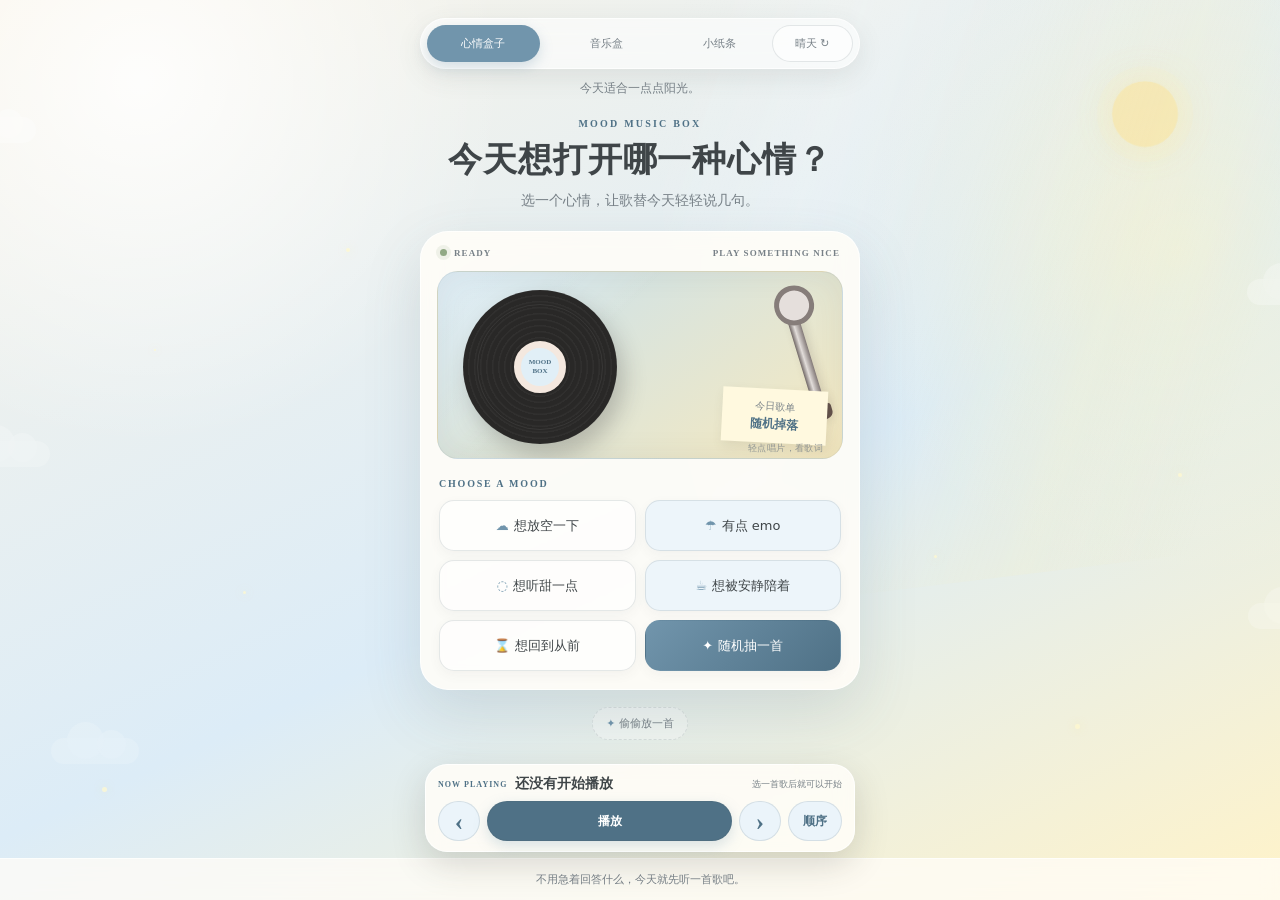
==== commit f04fbd09: "修正歌词页唱片入口" ====
--- a/index.html
+++ b/index.html
@@ -89,10 +89,11 @@
           <span>PLAY SOMETHING NICE</span>
         </div>
 
-        <div class="record-scene" aria-hidden="true">
+        <div class="record-scene" id="mainMusicDisc" role="button" tabindex="0" aria-label="打开当前歌曲歌词">
           <div class="record" id="record"><div class="record-label">MOOD<br>BOX</div></div>
           <div class="tonearm" id="tonearm"></div>
           <div class="paper-slip">今日歌单<br><b>随机掉落</b></div>
+          <span class="record-scene-hint" id="mainDiscHint">轻点唱片，看歌词</span>
         </div>
 
         <div class="mood-panel" id="moodPanel">
@@ -115,12 +116,13 @@
         <article class="result-card" id="resultCard" hidden aria-live="polite">
           <button class="result-back-button" id="resultBackButton" type="button">← 换个心情</button>
           <div class="result-heading">
-            <span class="result-kicker">今日抽到</span>
+            <span class="result-kicker" id="resultKicker">今日抽到</span>
             <div class="tag-row" id="resultTags"></div>
           </div>
           <h2 id="songTitle">晴天</h2>
           <p class="artist" id="songArtist">周杰伦</p>
           <p class="recommendation" id="songMessage"></p>
+          <p class="audio-status detail-audio-status" id="songDetailStatus" aria-live="polite"></p>
 
           <div class="mode-buttons">
             <button class="primary-button" id="openListenButton" type="button">静听</button>
@@ -183,6 +185,11 @@
       <div class="listen-lyrics" id="listenLyricsViewport">
         <div class="listen-lyrics-list" id="listenLyricsList"></div>
       </div>
+      <div class="progress-wrap" data-progress-control>
+        <span id="currentTimeText">0:00</span>
+        <input id="songProgress" type="range" min="0" max="100" value="0" step="0.1" aria-label="静听播放进度">
+        <span id="durationText">0:00</span>
+      </div>
       <p class="audio-status" id="audioStatus" aria-live="polite"></p>
       <label class="play-mode-control">
         <span>听完以后</span>
@@ -242,6 +249,11 @@
       <div class="lyrics-viewport" id="lyricsViewport">
         <div class="lyrics-list" id="lyricsList"></div>
       </div>
+      <div class="progress-wrap" data-progress-control>
+        <span id="singCurrentTimeText">0:00</span>
+        <input id="singSongProgress" type="range" min="0" max="100" value="0" step="0.1" aria-label="轻唱播放进度">
+        <span id="singDurationText">0:00</span>
+      </div>
       <p class="audio-status" id="singAudioStatus" aria-live="polite"></p>
       <label class="play-mode-control">
         <span>听完以后</span>
@@ -382,9 +394,49 @@
   </aside>
 
   <aside class="audio-debug-panel" id="audioDebugPanel" hidden aria-live="polite">
-    <strong>Audio Debug</strong>
+    <div class="audio-debug-heading">
+      <strong>Audio Debug</strong>
+      <button id="audioHealthCheckButton" type="button">音频自检</button>
+    </div>
     <pre id="audioDebugContent"></pre>
   </aside>
+
+  <section class="audio-health-layer" id="audioHealthLayer" hidden aria-label="音频自检">
+    <div class="audio-health-card">
+      <div class="audio-health-heading">
+        <div>
+          <p class="mode-kicker">R2 AUDIO CHECK</p>
+          <h2>音频自检</h2>
+          <p>逐首检查 normal、vocal-low 和 instrumental 的实际地址。</p>
+        </div>
+        <button class="close-icon" id="closeAudioHealthButton" type="button" aria-label="关闭音频自检">×</button>
+      </div>
+      <div class="audio-health-actions">
+        <button class="primary-button" id="runAudioHealthCheckButton" type="button">开始检查</button>
+        <span id="audioHealthStatus" aria-live="polite">还没有开始检查。</span>
+      </div>
+      <div class="audio-health-table-wrap">
+        <table class="audio-health-table">
+          <thead>
+            <tr>
+              <th>歌名</th>
+              <th>ID</th>
+              <th>normal</th>
+              <th>vocal-low</th>
+              <th>instrumental</th>
+              <th>normal URL</th>
+              <th>vocal-low URL</th>
+              <th>instrumental URL</th>
+            </tr>
+          </thead>
+          <tbody id="audioHealthResults"></tbody>
+        </table>
+      </div>
+      <p class="audio-health-note">
+        ⚠️ 未填写表示歌曲数据中没有配置；❌ 缺失表示已填写，但 R2 文件不存在、文件名不一致或跨域检查失败。
+      </p>
+    </div>
+  </section>
 
   <footer id="bottomNav" class="bottom-nav">不用急着回答什么，今天就先听一首歌吧。</footer>
   <!-- 全项目唯一的播放器。静听和轻唱共用，不随面板重建。 -->
--- a/style.css
+++ b/style.css
@@ -229,7 +229,17 @@
     linear-gradient(135deg, rgba(255,255,255,.45), transparent 38%),
     linear-gradient(145deg, var(--scene-a), var(--scene-b));
   box-shadow: inset 0 0 32px rgba(70,74,76,.08);
-  transition: background .4s ease;
+  cursor: pointer;
+  transition: background .4s ease, transform .2s ease, box-shadow .2s ease;
+}
+
+.record-scene:active {
+  transform: scale(.992);
+}
+
+.record-scene:focus-visible {
+  outline: 2px solid color-mix(in srgb, var(--accent-dark) 55%, transparent);
+  outline-offset: 3px;
 }
 
 .record {
@@ -337,6 +347,16 @@
   font-size: 12px;
 }
 
+.record-scene-hint {
+  position: absolute;
+  right: 19px;
+  bottom: 3px;
+  z-index: 2;
+  color: color-mix(in srgb, var(--muted) 78%, transparent);
+  font-size: 9px;
+  letter-spacing: .04em;
+}
+
 .mood-panel {
   padding: 19px 2px 2px;
 }
@@ -507,6 +527,10 @@
   color: var(--muted);
   font-size: 13px;
   line-height: 1.75;
+}
+
+.detail-audio-status {
+  margin-top: 8px;
 }
 
 .mode-buttons,
@@ -977,6 +1001,34 @@
   background: color-mix(in srgb, var(--accent-soft) 58%, transparent);
   font-weight: 600;
   text-shadow: 0 3px 14px color-mix(in srgb, var(--accent) 18%, transparent);
+}
+
+.progress-wrap {
+  display: grid;
+  grid-template-columns: 38px minmax(0, 1fr) 38px;
+  align-items: center;
+  gap: 8px;
+  margin-top: 12px;
+  color: var(--muted);
+  font-size: 10px;
+  font-variant-numeric: tabular-nums;
+}
+
+.progress-wrap span:last-child {
+  text-align: right;
+}
+
+.progress-wrap input[type="range"] {
+  width: 100%;
+  height: 24px;
+  margin: 0;
+  accent-color: var(--accent-dark);
+  cursor: pointer;
+}
+
+.progress-wrap input[type="range"]:disabled {
+  cursor: default;
+  opacity: .45;
 }
 
 .global-audio {
@@ -1668,15 +1720,33 @@
   background: rgba(39,48,54,.9);
   box-shadow: 0 12px 36px rgba(30,35,38,.24);
   font-size: 10px;
-  pointer-events: none;
+  pointer-events: auto;
+}
+
+.audio-debug-heading {
+  display: flex;
+  align-items: center;
+  justify-content: space-between;
+  gap: 10px;
+  margin-bottom: 5px;
 }
 
 .audio-debug-panel strong {
   display: block;
-  margin-bottom: 5px;
   color: #d9ecf8;
   font-family: Georgia, serif;
   letter-spacing: .08em;
+}
+
+.audio-debug-panel button {
+  min-height: 30px;
+  padding: 5px 12px;
+  border: 1px solid rgba(217,236,248,.42);
+  border-radius: 999px;
+  color: #f7fbff;
+  background: rgba(255,255,255,.1);
+  font: inherit;
+  cursor: pointer;
 }
 
 .audio-debug-panel pre {
@@ -1684,6 +1754,133 @@
   white-space: pre-wrap;
   overflow-wrap: anywhere;
   font: 10px/1.55 Consolas, monospace;
+}
+
+.audio-health-layer {
+  position: fixed;
+  inset: 0;
+  z-index: 110;
+  padding: max(14px, env(safe-area-inset-top)) 12px max(14px, env(safe-area-inset-bottom));
+  overflow: auto;
+  background: rgba(37,43,47,.42);
+  backdrop-filter: blur(8px);
+  -webkit-backdrop-filter: blur(8px);
+}
+
+.audio-health-card {
+  width: min(1120px, 100%);
+  min-height: calc(100vh - 28px);
+  margin: 0 auto;
+  padding: 18px;
+  border: 1px solid rgba(255,255,255,.78);
+  border-radius: 24px;
+  color: var(--ink);
+  background: color-mix(in srgb, var(--panel) 94%, white);
+  box-shadow: 0 18px 48px rgba(39,48,54,.2);
+}
+
+.audio-health-heading,
+.audio-health-actions {
+  display: flex;
+  align-items: center;
+  justify-content: space-between;
+  gap: 14px;
+}
+
+.audio-health-heading h2 {
+  margin: 2px 0 5px;
+}
+
+.audio-health-heading p,
+.audio-health-note {
+  margin: 0;
+  color: var(--muted);
+  font-size: 12px;
+}
+
+.audio-health-actions {
+  justify-content: flex-start;
+  margin: 16px 0 12px;
+}
+
+.audio-health-actions .primary-button {
+  width: auto;
+  min-width: 112px;
+}
+
+#audioHealthStatus {
+  color: var(--muted);
+  font-size: 12px;
+}
+
+.audio-health-table-wrap {
+  max-height: calc(100vh - 210px);
+  overflow: auto;
+  border: 1px solid var(--line);
+  border-radius: 16px;
+  background: rgba(255,255,255,.5);
+}
+
+.audio-health-table {
+  width: 100%;
+  min-width: 1040px;
+  border-collapse: collapse;
+  font-size: 12px;
+}
+
+.audio-health-table th,
+.audio-health-table td {
+  padding: 10px;
+  border-bottom: 1px solid var(--line);
+  border-right: 1px solid var(--line);
+  text-align: left;
+  vertical-align: top;
+}
+
+.audio-health-table th {
+  position: sticky;
+  top: 0;
+  z-index: 1;
+  color: var(--ink);
+  background: color-mix(in srgb, var(--panel) 96%, white);
+  white-space: nowrap;
+}
+
+.audio-health-table td:last-child,
+.audio-health-table th:last-child {
+  border-right: 0;
+}
+
+.audio-health-table tr:last-child td {
+  border-bottom: 0;
+}
+
+.audio-health-status {
+  min-width: 92px;
+  font-weight: 700;
+  white-space: nowrap;
+}
+
+.audio-health-status.is-ok { color: #38785b; }
+.audio-health-status.is-missing { color: #a64d43; }
+.audio-health-status.is-empty { color: #8a735d; }
+.audio-health-status.is-checking { color: var(--muted); }
+
+.audio-health-url {
+  display: block;
+  max-width: 290px;
+  color: var(--accent-dark);
+  overflow-wrap: anywhere;
+  text-decoration: none;
+}
+
+.audio-health-url:hover {
+  text-decoration: underline;
+}
+
+.audio-health-note {
+  margin-top: 10px;
+  line-height: 1.6;
 }
 
 .bottom-nav {
@@ -1986,6 +2183,31 @@
   .mood-button { font-size: 12px; }
 }
 
+@media (max-width: 640px) {
+  .audio-debug-panel {
+    max-height: 31vh;
+  }
+
+  .audio-health-card {
+    padding: 14px;
+    border-radius: 20px;
+  }
+
+  .audio-health-heading {
+    align-items: flex-start;
+  }
+
+  .audio-health-actions {
+    align-items: flex-start;
+    flex-direction: column;
+    gap: 8px;
+  }
+
+  .audio-health-table-wrap {
+    max-height: calc(100vh - 245px);
+  }
+}
+
 @media (prefers-reduced-motion: reduce) {
   *, *::before, *::after {
     scroll-behavior: auto !important;
